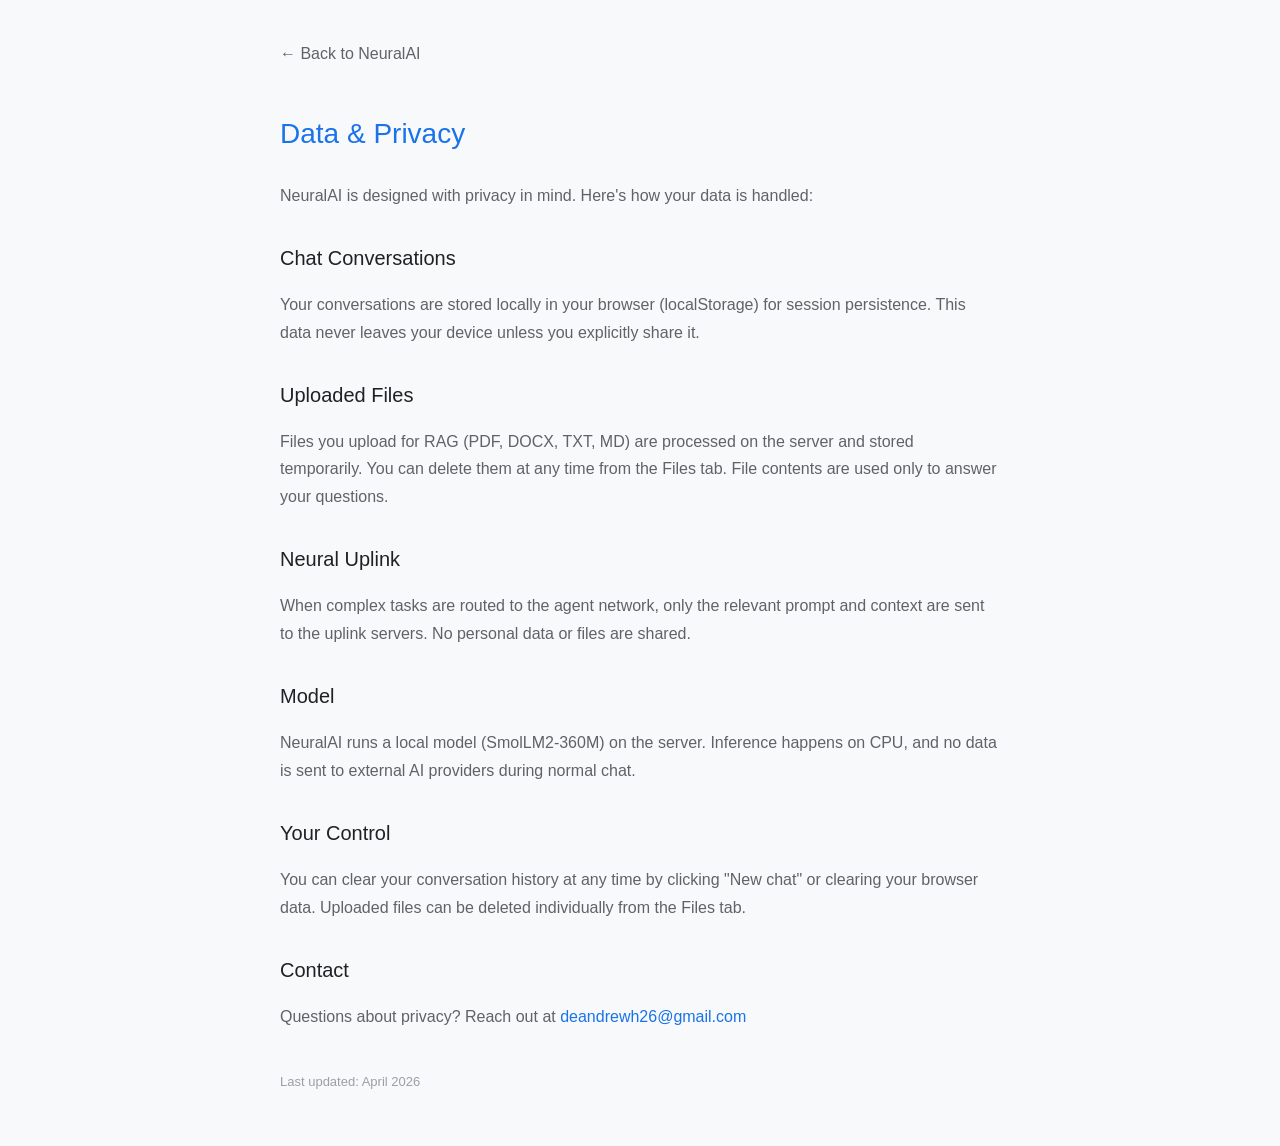
==== from-scratch/web_ui/templates/privacy.html @ 8316b768 "✨ Major UX & Accessibility Update Public UX & Accessibility: - Add onboarding modal explaining Chat," ====
<!DOCTYPE html>
<html lang="en">
<head>
<meta charset="UTF-8">
<meta name="viewport" content="width=device-width, initial-scale=1.0">
<title>Privacy & Data — NeuralAI</title>
<style>
body{font-family:'Google Sans',Roboto,sans-serif;background:#f8f9fa;color:#202124;margin:0;padding:40px 20px;max-width:720px;margin:0 auto;line-height:1.7}
h1{font-size:28px;font-weight:500;margin-bottom:24px;color:#1a73e8}
h2{font-size:20px;font-weight:500;margin-top:32px;color:#202124}
p{color:#5f6368}
a{color:#1a73e8;text-decoration:none}
a:hover{text-decoration:underline}
.back{display:inline-flex;align-items:center;gap:8px;margin-bottom:24px;color:#5f6368}
.back:hover{color:#1a73e8}
</style>
</head>
<body>
<a href="/" class="back">← Back to NeuralAI</a>
<h1>Data & Privacy</h1>
<p>NeuralAI is designed with privacy in mind. Here's how your data is handled:</p>

<h2>Chat Conversations</h2>
<p>Your conversations are stored locally in your browser (localStorage) for session persistence. This data never leaves your device unless you explicitly share it.</p>

<h2>Uploaded Files</h2>
<p>Files you upload for RAG (PDF, DOCX, TXT, MD) are processed on the server and stored temporarily. You can delete them at any time from the Files tab. File contents are used only to answer your questions.</p>

<h2>Neural Uplink</h2>
<p>When complex tasks are routed to the agent network, only the relevant prompt and context are sent to the uplink servers. No personal data or files are shared.</p>

<h2>Model</h2>
<p>NeuralAI runs a local model (SmolLM2-360M) on the server. Inference happens on CPU, and no data is sent to external AI providers during normal chat.</p>

<h2>Your Control</h2>
<p>You can clear your conversation history at any time by clicking "New chat" or clearing your browser data. Uploaded files can be deleted individually from the Files tab.</p>

<h2>Contact</h2>
<p>Questions about privacy? Reach out at <a href="mailto:deandrewh26@gmail.com">deandrewh26@gmail.com</a></p>

<p style="margin-top:40px;color:#9aa0a6;font-size:13px;">Last updated: April 2026</p>
</body>
</html>
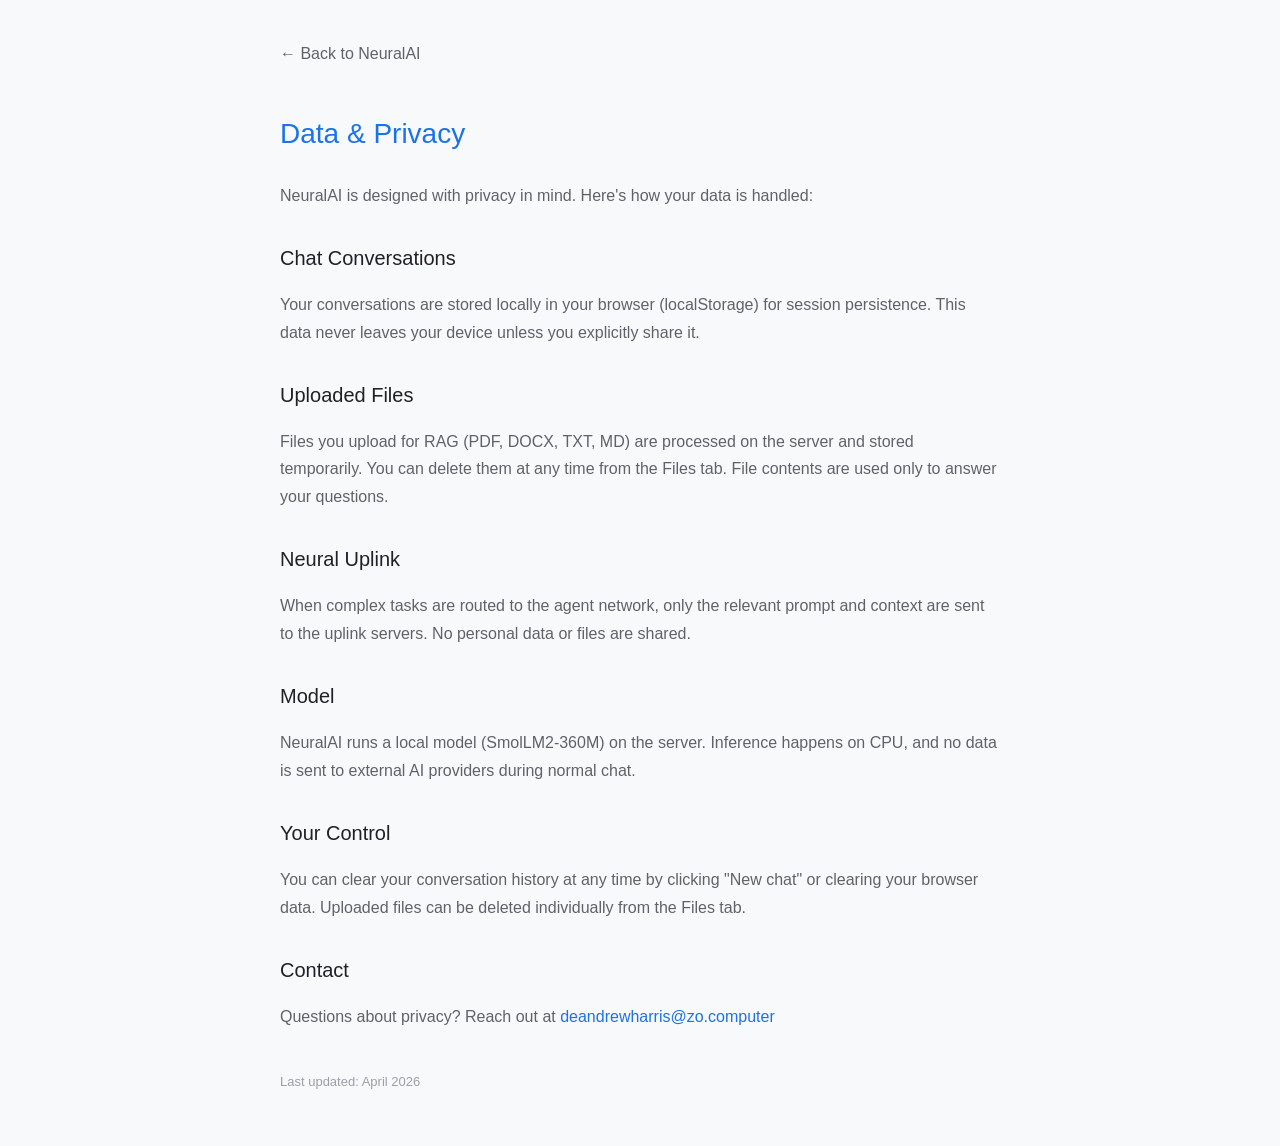
==== commit 0952505f: "🚀 NeuralAI v4.0 - Persistence, Memory & Conversation Management Features: - SQLite database for conv" ====
--- a/from-scratch/web_ui/templates/privacy.html
+++ b/from-scratch/web_ui/templates/privacy.html
@@ -36,7 +36,7 @@
 <p>You can clear your conversation history at any time by clicking "New chat" or clearing your browser data. Uploaded files can be deleted individually from the Files tab.</p>
 
 <h2>Contact</h2>
-<p>Questions about privacy? Reach out at <a href="mailto:deandrewh26@gmail.com">deandrewh26@gmail.com</a></p>
+<p>Questions about privacy? Reach out at <a href="mailto:deandrewharris@zo.computer">deandrewharris@zo.computer</a></p>
 
 <p style="margin-top:40px;color:#9aa0a6;font-size:13px;">Last updated: April 2026</p>
 </body>
